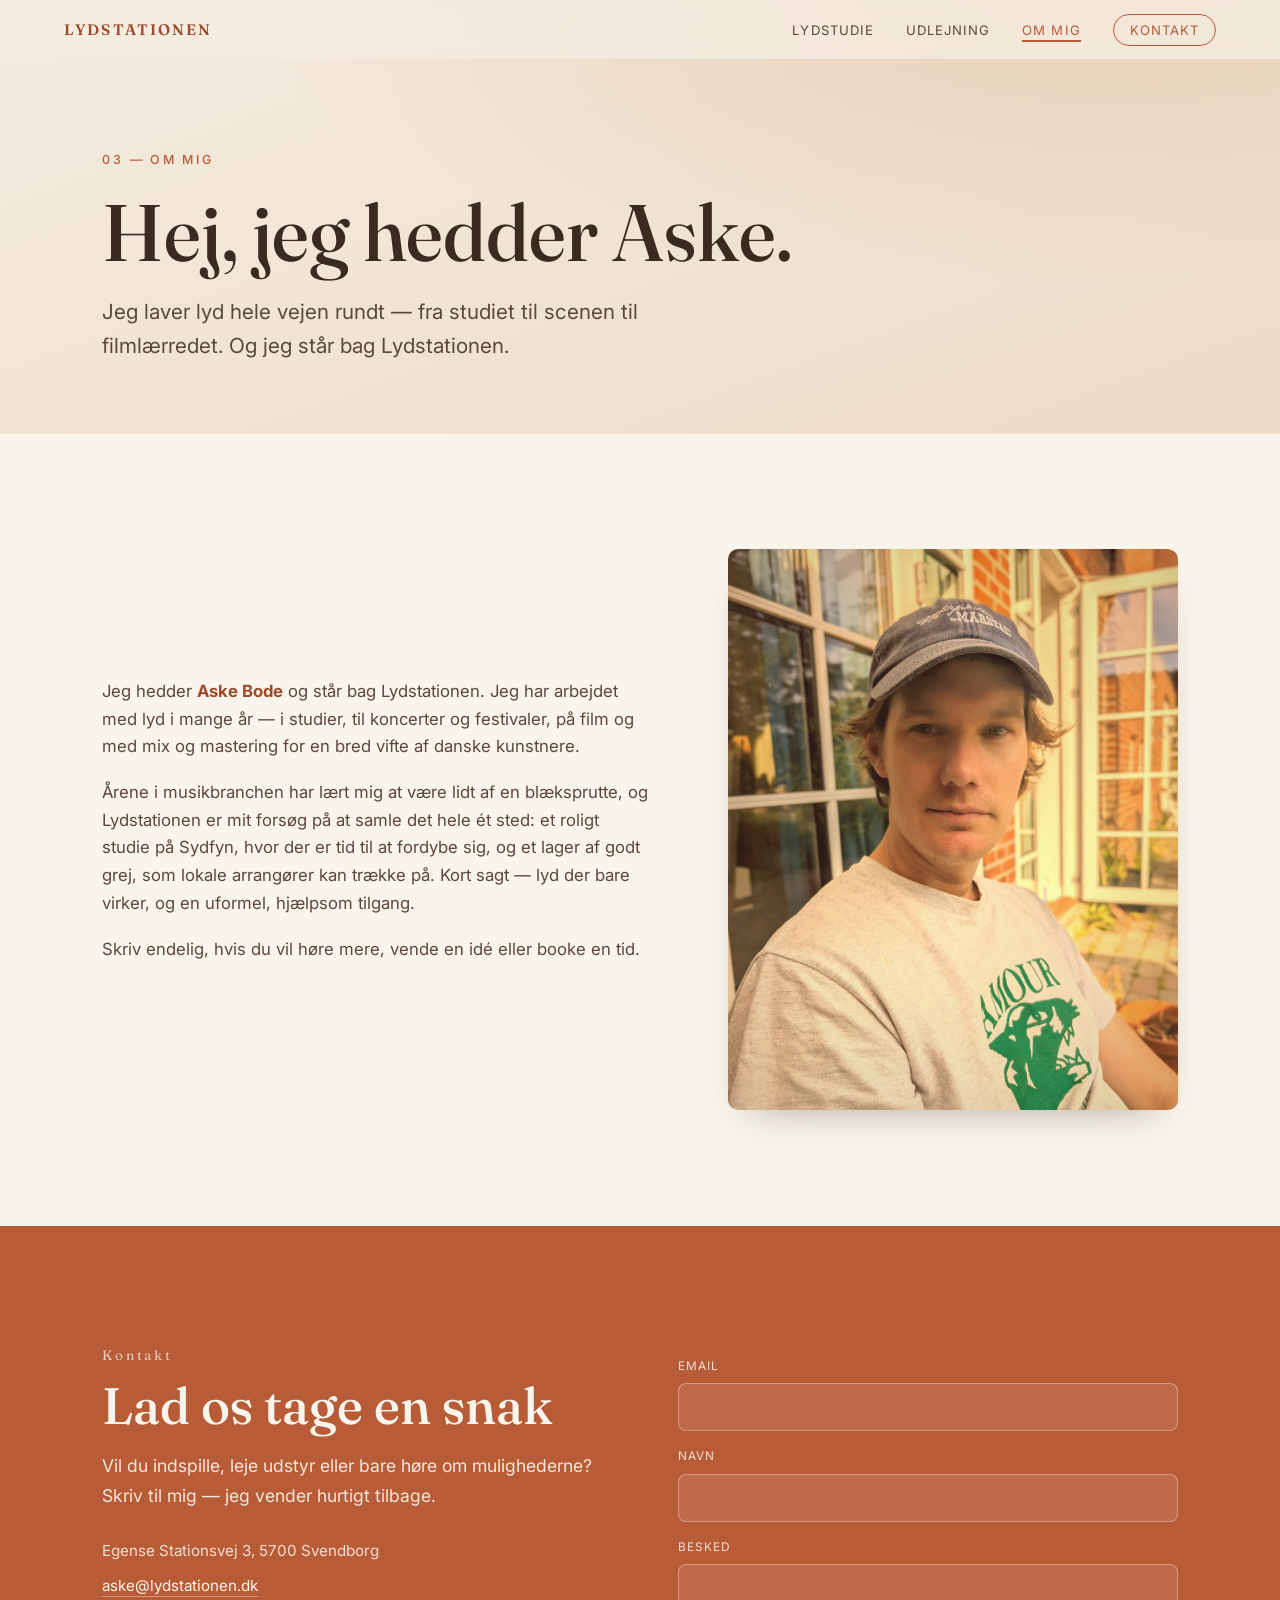
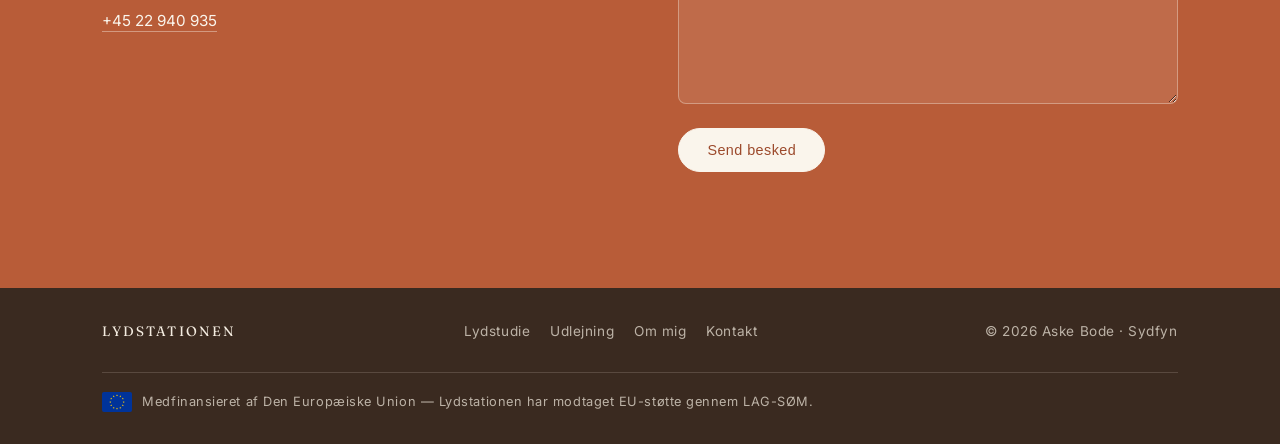
==== om.html @ d4b03194 "Om mig: brug portræt af Aske og fjern ubrugte pic3/pic4" ====
<!DOCTYPE html>
<html lang="da">

<head>
    <meta charset="UTF-8">
    <title>Om mig — Lydstationen</title>
    <meta name="viewport" content="width=device-width, initial-scale=1">
    <meta name="description"
        content="Om Aske Bode, manden bag Lydstationen — lydtekniker, mixer og mastering-ører på Sydfyn.">
    <link rel="preconnect" href="https://fonts.googleapis.com">
    <link rel="preconnect" href="https://fonts.gstatic.com" crossorigin>
    <link
        href="https://fonts.googleapis.com/css2?family=Fraunces:ital,opsz,wght@0,9..144,400;0,9..144,500;0,9..144,600;1,9..144,400&family=Inter:wght@300;400;500;600&display=swap"
        rel="stylesheet">
    <link rel="stylesheet" type="text/css" href="style.css">
    <link rel="icon" href="favicon.svg" type="image/svg+xml">
    <link rel="canonical" href="https://lydstationen.dk/om.html">
    <meta property="og:type" content="website">
    <meta property="og:site_name" content="Lydstationen">
    <meta property="og:locale" content="da_DK">
    <meta property="og:title" content="Om mig — Lydstationen">
    <meta property="og:description"
        content="Aske Bode står bag Lydstationen — lyd hele vejen rundt, fra studiet til scenen til filmlærredet, på Sydfyn.">
    <meta property="og:url" content="https://lydstationen.dk/om.html">
    <meta property="og:image" content="https://lydstationen.dk/images/og-image.jpg">
    <meta property="og:image:width" content="1200">
    <meta property="og:image:height" content="630">
    <meta name="twitter:card" content="summary_large_image">
    <meta name="twitter:title" content="Om mig — Lydstationen">
    <meta name="twitter:description"
        content="Aske Bode står bag Lydstationen — lyd fra studie til scene til film, på Sydfyn.">
    <meta name="twitter:image" content="https://lydstationen.dk/images/og-image.jpg">
    <script type="application/ld+json">
    {
      "@context": "https://schema.org",
      "@type": "LocalBusiness",
      "@id": "https://lydstationen.dk/#business",
      "name": "Lydstationen",
      "description": "Lydstudie og udlejning af lydudstyr på Sydfyn ved Svendborg. Indspilning, mix og mastering — samt udlejning af PA-anlæg, mikrofoner og mixere.",
      "url": "https://lydstationen.dk",
      "email": "aske@lydstationen.dk",
      "telephone": "+4522940935",
      "founder": { "@type": "Person", "name": "Aske Bode" },
      "address": {
        "@type": "PostalAddress",
        "streetAddress": "Egense Stationsvej 3",
        "postalCode": "5700",
        "addressLocality": "Svendborg",
        "addressCountry": "DK"
      },
      "areaServed": ["Svendborg", "Sydfyn", "Fyn"],
      "image": "https://lydstationen.dk/images/og-image.jpg"
    }
    </script>
    <script src="analytics.js"></script>
</head>

<body>
    <nav id="nav">
        <a href="index.html" class="brand">LYDSTATIONEN</a>
        <button class="nav-toggle" id="navToggle" aria-label="Menu" aria-expanded="false">
            <span></span><span></span><span></span>
        </button>
        <ul id="navMenu">
            <li><a href="studie.html">Lydstudie</a></li>
            <li><a href="udlejning.html">Udlejning</a></li>
            <li><a href="om.html" class="active">Om mig</a></li>
            <li><a href="#kontakt" class="nav-cta">Kontakt</a></li>
        </ul>
    </nav>

    <header class="page-hero">
        <div class="page-hero-inner">
            <p class="eyebrow">03 — Om mig</p>
            <h1>Hej, jeg hedder Aske.</h1>
            <p class="lead">Jeg laver lyd hele vejen rundt — fra studiet til scenen til filmlærredet. Og jeg står bag
                Lydstationen.</p>
        </div>
    </header>

    <section class="section section--paper">
        <div class="om-grid">
            <div class="om-text">
                <p>Jeg hedder <strong>Aske Bode</strong> og står bag Lydstationen. Jeg har arbejdet med lyd i mange år —
                    i studier, til koncerter og festivaler, på film og med mix og mastering for en bred vifte af danske
                    kunstnere.</p>
                <p>Årene i musikbranchen har lært mig at være lidt af en blæksprutte, og Lydstationen er mit forsøg på
                    at samle det hele ét sted: et roligt studie på Sydfyn, hvor der er tid til at fordybe sig, og et
                    lager af godt grej, som lokale arrangører kan trække på. Kort sagt — lyd der bare virker, og en
                    uformel, hjælpsom tilgang.</p>
                <p>Skriv endelig, hvis du vil høre mere, vende en idé eller booke en tid.</p>
            </div>
            <div class="om-media om-media--portrait">
                <img src="images/aske.webp" alt="Aske Bode, manden bag Lydstationen" loading="lazy">
            </div>
        </div>
    </section>

    <!-- ===================== KONTAKT ===================== -->
    <section id="kontakt" class="section section--kontakt">
        <div class="kontakt-grid">
            <div class="kontakt-intro">
                <span class="section-num">Kontakt</span>
                <h2>Lad os tage en snak</h2>
                <p>Vil du indspille, leje udstyr eller bare høre om mulighederne? Skriv til mig — jeg vender hurtigt
                    tilbage.</p>
                <ul class="kontakt-details">
                    <li>Egense Stationsvej 3, 5700 Svendborg</li>
                    <li><a href="mailto:aske@lydstationen.dk">aske@lydstationen.dk</a></li>
                    <li><a href="tel:+4522940935">+45 22 940 935</a></li>
                </ul>
            </div>
            <form action="https://formspree.io/f/mbjewpjy" method="POST">
                <label for="email">Email</label>
                <input type="email" id="email" name="email" required>
                <label for="name">Navn</label>
                <input type="text" id="name" name="name" required>
                <label for="message">Besked</label>
                <textarea id="message" name="message" required></textarea>
                <button type="submit" class="btn">Send besked</button>
            </form>
        </div>
    </section>

    <footer class="footer">
        <span class="footer-brand">LYDSTATIONEN</span>
        <div class="footer-nav">
            <a href="studie.html">Lydstudie</a>
            <a href="udlejning.html">Udlejning</a>
            <a href="om.html">Om mig</a>
            <a href="#kontakt">Kontakt</a>
        </div>
        <span>© <span id="year"></span> Aske Bode · Sydfyn</span>
        <span class="footer-eu">
            <img src="images/eu-flag.svg" alt="EU-flag">
            Medfinansieret af Den Europæiske Union — Lydstationen har modtaget EU-støtte gennem LAG-SØM.
        </span>
    </footer>

    <script src="script.js"></script>
</body>

</html>
---- style.css ----
/* ============================================================
   Lydstationen — varm & analog (multi-page)
   ============================================================ */

:root {
    --cream: #f4ece0;
    --cream-2: #efe4d4;
    --paper: #faf5ec;
    --terracotta: #b85c38;
    --terracotta-dark: #9c4a2c;
    --clay: #c8674a;
    --mustard: #d99a4e;
    --brown: #3a2a20;
    --brown-soft: #5c473b;
    --ink: #2c1e16;
    --line: rgba(58, 42, 32, 0.14);
    --shadow: 0 18px 40px -24px rgba(44, 30, 22, 0.45);
}

* {
    box-sizing: border-box;
}

html {
    scroll-behavior: smooth;
    scroll-padding-top: 80px;
}

body {
    margin: 0;
    font-family: 'Inter', system-ui, sans-serif;
    color: var(--ink);
    background-color: var(--cream);
    line-height: 1.65;
    -webkit-font-smoothing: antialiased;
}

h1,
h2,
h3 {
    font-family: 'Fraunces', Georgia, serif;
    font-weight: 500;
    line-height: 1.08;
    margin: 0;
}

a {
    color: inherit;
    text-decoration: none;
}

img {
    display: block;
    max-width: 100%;
}

/* ---------------- Navigation ---------------- */
nav {
    position: fixed;
    top: 0;
    left: 0;
    width: 100%;
    display: flex;
    justify-content: space-between;
    align-items: center;
    padding: 16px clamp(20px, 5vw, 64px);
    background: rgba(244, 236, 224, 0.82);
    backdrop-filter: blur(10px);
    border-bottom: 1px solid transparent;
    z-index: 999;
    transition: border-color .3s ease, background .3s ease;
}

nav.scrolled {
    border-bottom-color: var(--line);
    background: rgba(250, 245, 236, 0.92);
}

.brand {
    font-family: 'Fraunces', serif;
    font-weight: 600;
    letter-spacing: 0.14em;
    font-size: 0.95rem;
    color: var(--terracotta-dark);
}

nav ul {
    display: flex;
    align-items: center;
    gap: clamp(14px, 2.5vw, 34px);
    list-style: none;
    margin: 0;
    padding: 0;
}

nav ul a {
    font-size: 0.82rem;
    letter-spacing: 0.08em;
    text-transform: uppercase;
    color: var(--brown-soft);
    transition: color .25s ease;
}

nav ul a:hover,
nav ul a.active {
    color: var(--terracotta);
}

nav ul a.active {
    border-bottom: 2px solid var(--terracotta);
    padding-bottom: 2px;
}

.nav-cta {
    border: 1px solid var(--terracotta);
    border-radius: 999px;
    padding: 7px 16px;
    color: var(--terracotta) !important;
}

.nav-cta:hover {
    background: var(--terracotta);
    color: var(--paper) !important;
}

.nav-cta.active {
    border-bottom: 1px solid var(--terracotta);
    padding-bottom: 7px;
}

.nav-toggle {
    display: none;
    flex-direction: column;
    gap: 5px;
    background: none;
    border: 0;
    cursor: pointer;
    padding: 6px;
}

.nav-toggle span {
    width: 26px;
    height: 2px;
    background: var(--brown);
    transition: .3s;
}

/* ---------------- Buttons ---------------- */
.btn {
    display: inline-block;
    padding: 13px 28px;
    border-radius: 999px;
    font-size: 0.9rem;
    font-weight: 500;
    letter-spacing: 0.03em;
    cursor: pointer;
    transition: transform .2s ease, background .25s ease, color .25s ease;
}

.btn:hover {
    transform: translateY(-2px);
}

.btn-solid {
    background: var(--terracotta);
    color: var(--paper);
    border: 1px solid var(--terracotta);
}

.btn-solid:hover {
    background: var(--terracotta-dark);
}

.btn-ghost {
    background: transparent;
    color: var(--brown);
    border: 1px solid var(--brown-soft);
}

.btn-ghost:hover {
    background: var(--brown);
    color: var(--paper);
    border-color: var(--brown);
}

.eyebrow {
    text-transform: uppercase;
    letter-spacing: 0.22em;
    font-size: 0.78rem;
    font-weight: 500;
    color: var(--terracotta);
    margin: 0 0 18px;
}

/* ============================================================
   FORSIDE — portal
   ============================================================ */
.portal {
    min-height: 100vh;
    display: flex;
    flex-direction: column;
    justify-content: center;
    padding: 130px clamp(24px, 7vw, 110px) 60px;
    position: relative;
    background:
        radial-gradient(120% 90% at 80% 0%, #e8d2bb 0%, transparent 55%),
        linear-gradient(160deg, var(--cream) 0%, #ecdcc8 100%);
    overflow: hidden;
}

.portal::after {
    content: "";
    position: absolute;
    inset: 0;
    background-image: radial-gradient(rgba(184, 92, 56, 0.06) 1px, transparent 1px);
    background-size: 4px 4px;
    pointer-events: none;
}

.portal-head {
    max-width: 720px;
    position: relative;
    z-index: 1;
    margin-bottom: 48px;
}

.portal-head h1 {
    font-size: clamp(3.2rem, 11vw, 7.5rem);
    letter-spacing: -0.01em;
    color: var(--brown);
    margin-bottom: 20px;
}

.portal-head .lead {
    font-size: clamp(1.05rem, 2.3vw, 1.35rem);
    max-width: 580px;
    color: var(--brown-soft);
    margin: 0;
}

.portal-doors {
    display: grid;
    grid-template-columns: 1fr 1fr;
    gap: 22px;
    position: relative;
    z-index: 1;
}

.door {
    position: relative;
    min-height: 320px;
    border-radius: 14px;
    overflow: hidden;
    display: flex;
    align-items: flex-end;
    padding: 34px;
    color: var(--paper);
    box-shadow: var(--shadow);
    isolation: isolate;
}

.door img {
    position: absolute;
    inset: 0;
    width: 100%;
    height: 100%;
    object-fit: cover;
    z-index: -2;
    transition: transform .6s ease;
}

.door::before {
    content: "";
    position: absolute;
    inset: 0;
    z-index: -1;
    background: linear-gradient(180deg, rgba(44, 30, 22, 0.1) 0%, rgba(44, 30, 22, 0.78) 100%);
}

.door:hover img {
    transform: scale(1.05);
}

.door-label {
    position: relative;
}

.door-label span {
    text-transform: uppercase;
    letter-spacing: 0.18em;
    font-size: 0.72rem;
    opacity: 0.85;
}

.door-label h2 {
    font-size: clamp(1.8rem, 4vw, 2.6rem);
    margin: 6px 0 4px;
}

.door-label p {
    margin: 0;
    font-size: 0.95rem;
    opacity: 0.9;
}

.door-arrow {
    position: absolute;
    top: 28px;
    right: 30px;
    font-size: 1.4rem;
    transition: transform .3s ease;
}

.door:hover .door-arrow {
    transform: translate(4px, -4px);
}

.portal-extra {
    position: relative;
    z-index: 1;
    margin-top: 28px;
    font-size: 0.95rem;
    color: var(--brown-soft);
}

.portal-extra a {
    color: var(--terracotta-dark);
    border-bottom: 1px solid var(--terracotta);
    padding-bottom: 1px;
}

/* ============================================================
   INDERSIDER — page hero
   ============================================================ */
.page-hero {
    padding: 150px clamp(24px, 8vw, 120px) 70px;
    background:
        radial-gradient(120% 120% at 85% 0%, #e8d2bb 0%, transparent 55%),
        linear-gradient(160deg, var(--cream) 0%, #ecdcc8 100%);
}

.page-hero-inner {
    max-width: 740px;
}

.page-hero h1 {
    font-size: clamp(2.6rem, 8vw, 5rem);
    color: var(--brown);
    margin-bottom: 20px;
}

.page-hero .lead {
    font-size: clamp(1.05rem, 2.2vw, 1.3rem);
    color: var(--brown-soft);
    margin: 0;
    max-width: 620px;
}

/* page-hero knapper */
.page-hero .hero-actions {
    display: flex;
    flex-wrap: wrap;
    gap: 14px;
    margin-top: 30px;
}

/* ============================================================
   Sektioner (generisk)
   ============================================================ */
.section {
    padding: clamp(56px, 9vw, 120px) clamp(24px, 8vw, 120px);
}

.section--paper {
    background: var(--paper);
}

.section--cream {
    background: var(--cream);
}

.section-head {
    max-width: 760px;
    margin-bottom: 48px;
}

.section-num {
    display: inline-block;
    font-family: 'Fraunces', serif;
    font-size: 0.85rem;
    letter-spacing: 0.2em;
    color: var(--terracotta);
    margin-bottom: 12px;
}

.section h2 {
    font-size: clamp(2rem, 5vw, 3.2rem);
    color: var(--brown);
    margin-bottom: 18px;
}

.section-intro {
    font-size: clamp(1rem, 2vw, 1.2rem);
    color: var(--brown-soft);
    max-width: 640px;
}

/* ---------------- Media rows ---------------- */
.media-row {
    display: grid;
    grid-template-columns: 1fr 1fr;
    gap: 18px;
    margin-bottom: 56px;
}

.media-row img {
    width: 100%;
    height: 100%;
    aspect-ratio: 4 / 3;
    object-fit: cover;
    border-radius: 8px;
    box-shadow: var(--shadow);
}

.media-single {
    margin-top: 18px;
    margin-bottom: 28px;
}

.media-single img {
    width: 100%;
    aspect-ratio: 16 / 7;
    object-fit: cover;
    border-radius: 8px;
    box-shadow: var(--shadow);
}

/* ---------------- Kort ---------------- */
.cards {
    display: grid;
    grid-template-columns: repeat(auto-fit, minmax(240px, 1fr));
    gap: 22px;
}

.card {
    background: var(--paper);
    border: 1px solid var(--line);
    border-radius: 10px;
    padding: 30px 28px;
    transition: transform .25s ease, box-shadow .25s ease;
}

.card:hover {
    transform: translateY(-4px);
    box-shadow: var(--shadow);
}

.card h3 {
    font-size: 1.5rem;
    color: var(--terracotta);
    margin-bottom: 12px;
}

.card p {
    margin: 0;
    color: var(--brown-soft);
}

/* ---------------- Gear blokke ---------------- */
.gear-title {
    font-size: 1.8rem;
    color: var(--brown);
    margin-bottom: 26px;
}

.gear-grid {
    column-width: 220px;
    column-gap: 32px;
}

.gear-col {
    break-inside: avoid;
    display: inline-block;
    width: 100%;
    margin-bottom: 32px;
}

.gear-col h4 {
    font-family: 'Inter', sans-serif;
    text-transform: uppercase;
    letter-spacing: 0.1em;
    font-size: 0.78rem;
    color: var(--terracotta);
    margin: 0 0 12px;
}

.gear-col ul {
    list-style: none;
    margin: 0;
    padding: 0;
}

.gear-col li {
    padding: 8px 0;
    border-bottom: 1px solid var(--line);
    color: var(--brown-soft);
}

/* ---------------- Kundeliste ---------------- */
.clients-help {
    font-size: 0.9rem;
    color: var(--brown-soft);
    margin: 0 0 14px;
}

.filters {
    display: flex;
    flex-wrap: wrap;
    gap: 10px;
    margin-bottom: 26px;
}

input[type="checkbox"] {
    display: none;
}

.filters label {
    cursor: pointer;
    padding: 7px 16px;
    border: 1px solid var(--line);
    border-radius: 999px;
    font-size: 0.78rem;
    letter-spacing: 0.06em;
    text-transform: uppercase;
    color: var(--brown-soft);
    transition: .2s;
    user-select: none;
}

input[type="checkbox"]:checked+label {
    background: var(--terracotta);
    border-color: var(--terracotta);
    color: var(--paper);
}

#client-list {
    list-style: none;
    margin: 0;
    padding: 0;
    display: flex;
    flex-wrap: wrap;
    gap: 8px;
}

#client-list li {
    font-size: 0.82rem;
    font-weight: 500;
    letter-spacing: 0.04em;
    padding: 7px 14px;
    border-radius: 6px;
    background: var(--cream-2);
    color: var(--brown);
    border: 1px solid var(--line);
}

/* ---------------- Kalender ---------------- */
#calendar {
    width: 100%;
    max-width: 820px;
    background: var(--paper);
    border-radius: 10px;
    padding: 20px;
    border: 1px solid var(--line);
}

:root {
    --fc-border-color: var(--line);
    --fc-daygrid-event-dot-width: 6px;
    --fc-today-bg-color: #f0e0cd;
}

.fc .fc-button-primary {
    background-color: var(--terracotta);
    border-color: var(--terracotta);
    text-transform: capitalize;
}

.fc .fc-button-primary:hover,
.fc .fc-button-primary:disabled {
    background-color: var(--terracotta-dark);
    border-color: var(--terracotta-dark);
}

.fc-toolbar-title {
    color: var(--brown);
    font-family: 'Fraunces', serif;
}

/* ---------------- Udlejning ---------------- */
.rental-grid {
    display: grid;
    grid-template-columns: repeat(auto-fit, minmax(250px, 1fr));
    gap: 22px;
}

.rental-card {
    background: var(--paper);
    border: 1px solid var(--line);
    border-radius: 12px;
    padding: 34px 30px;
    transition: transform .25s ease, box-shadow .25s ease;
}

.rental-card:hover {
    transform: translateY(-4px);
    box-shadow: var(--shadow);
}

.rental-icon {
    font-size: 2rem;
    display: block;
    margin-bottom: 16px;
}

.rental-card h3 {
    font-size: 1.6rem;
    color: var(--terracotta);
    margin-bottom: 18px;
}

.rental-card ul {
    list-style: none;
    margin: 0;
    padding: 0;
}

.rental-card li {
    padding: 9px 0;
    border-bottom: 1px solid var(--line);
    color: var(--brown-soft);
}

.rental-card li:last-child {
    border-bottom: none;
}

.rental-cta {
    margin-top: 48px;
    text-align: center;
}

.rental-cta p {
    font-size: 1.15rem;
    color: var(--brown-soft);
    margin-bottom: 22px;
}

/* ---------------- Om mig ---------------- */
.om-grid {
    display: grid;
    grid-template-columns: 1.1fr 0.9fr;
    gap: clamp(32px, 6vw, 80px);
    align-items: center;
}

.om-text p {
    color: var(--brown-soft);
    font-size: 1.05rem;
    margin: 0 0 18px;
}

.om-text strong {
    color: var(--terracotta-dark);
}

.om-media {
    display: grid;
    gap: 16px;
}

.om-media img {
    width: 100%;
    aspect-ratio: 5 / 4;
    object-fit: cover;
    border-radius: 10px;
    box-shadow: var(--shadow);
}

.om-media--portrait img {
    aspect-ratio: 4 / 5;
    object-position: center top;
}

/* ============================================================
   KONTAKT (delt på alle sider)
   ============================================================ */
.section--kontakt {
    background: var(--terracotta);
    color: var(--paper);
}

.section--kontakt .section-num {
    color: rgba(250, 245, 236, 0.7);
}

.kontakt-grid {
    display: grid;
    grid-template-columns: 1fr 1fr;
    gap: clamp(36px, 6vw, 80px);
    align-items: start;
}

.section--kontakt h2 {
    color: var(--paper);
}

.kontakt-intro p {
    color: rgba(250, 245, 236, 0.9);
    font-size: 1.1rem;
}

.kontakt-meta {
    margin-top: 26px;
    font-size: 0.9rem !important;
    letter-spacing: 0.05em;
    color: rgba(250, 245, 236, 0.7) !important;
}

.section--kontakt form {
    display: flex;
    flex-direction: column;
}

.section--kontakt label {
    text-transform: uppercase;
    letter-spacing: 0.08em;
    font-size: 0.74rem;
    margin: 16px 0 7px;
    color: rgba(250, 245, 236, 0.85);
}

.section--kontakt input,
.section--kontakt textarea {
    background: rgba(250, 245, 236, 0.1);
    border: 1px solid rgba(250, 245, 236, 0.35);
    border-radius: 8px;
    padding: 13px 14px;
    color: var(--paper);
    font-family: inherit;
    font-size: 1rem;
}

.section--kontakt input:focus,
.section--kontakt textarea:focus {
    outline: none;
    border-color: var(--paper);
    background: rgba(250, 245, 236, 0.16);
}

.section--kontakt textarea {
    min-height: 140px;
    resize: vertical;
}

.section--kontakt button {
    margin-top: 24px;
    align-self: flex-start;
    background: var(--paper);
    color: var(--terracotta-dark);
    border: 1px solid var(--paper);
}

.section--kontakt button:hover {
    background: transparent;
    color: var(--paper);
}

/* ---------------- Footer ---------------- */
.footer {
    background: var(--brown);
    color: rgba(244, 236, 224, 0.7);
    display: flex;
    flex-wrap: wrap;
    gap: 12px;
    justify-content: space-between;
    align-items: center;
    padding: 32px clamp(24px, 8vw, 120px);
    font-size: 0.85rem;
    letter-spacing: 0.04em;
}

.footer-nav {
    display: flex;
    gap: 20px;
    flex-wrap: wrap;
}

.footer-nav a:hover {
    color: var(--cream);
}

.footer-brand {
    font-family: 'Fraunces', serif;
    letter-spacing: 0.16em;
    color: var(--cream);
}

/* ---------------- Udlejning note ---------------- */
.udlejning-note {
    margin-top: 48px;
    padding-top: 32px;
    border-top: 1px solid var(--line);
    color: var(--brown-soft);
    font-size: 0.95rem;
}

/* ---------------- Steps (udlejning) ---------------- */
.steps {
    display: grid;
    grid-template-columns: repeat(auto-fit, minmax(200px, 1fr));
    gap: 24px;
    margin-bottom: 28px;
}

.step {
    display: flex;
    gap: 16px;
    align-items: flex-start;
}

.step-num {
    font-family: 'Fraunces', serif;
    font-size: 2rem;
    color: var(--terracotta);
    line-height: 1;
    flex-shrink: 0;
}

.step p {
    margin: 6px 0 0;
    color: var(--brown-soft);
}

.steps-note {
    font-size: 0.88rem;
    color: var(--brown-soft);
    font-style: italic;
    margin: 0;
}

/* ---------------- Pakker (udlejning) ---------------- */
.pakker-grid {
    display: grid;
    grid-template-columns: repeat(auto-fit, minmax(280px, 1fr));
    gap: 22px;
    align-items: start;
}

.pakke-card {
    background: var(--paper);
    border: 1px solid var(--line);
    border-radius: 12px;
    overflow: hidden;
    display: flex;
    flex-direction: column;
    transition: transform .25s ease, box-shadow .25s ease;
}

.pakke-card:hover {
    transform: translateY(-4px);
    box-shadow: var(--shadow);
}

.pakke-card--featured {
    border-color: var(--terracotta);
    box-shadow: 0 0 0 2px var(--terracotta);
}

.pakke-head {
    background: var(--cream);
    padding: 28px 28px 22px;
    border-bottom: 1px solid var(--line);
}

.pakke-card--featured .pakke-head {
    background: var(--terracotta);
    color: var(--paper);
    border-bottom-color: transparent;
}

.pakke-label {
    text-transform: uppercase;
    letter-spacing: 0.12em;
    font-size: 0.74rem;
    color: var(--terracotta);
    display: block;
    margin-bottom: 8px;
}

.pakke-card--featured .pakke-label {
    color: rgba(250, 245, 236, 0.8);
}

.pakke-head h3 {
    font-size: 1.7rem;
    margin-bottom: 8px;
}

.pakke-desc {
    font-size: 0.95rem;
    color: var(--brown-soft);
    margin: 0 0 18px;
}

.pakke-card--featured .pakke-desc {
    color: rgba(250, 245, 236, 0.85);
}

.pakke-price {
    font-family: 'Fraunces', serif;
    font-size: 2.2rem;
    color: var(--terracotta-dark);
    line-height: 1.1;
}

.pakke-card--featured .pakke-price {
    color: var(--paper);
}

.pakke-price span {
    font-family: 'Inter', sans-serif;
    font-size: 0.82rem;
    font-weight: 400;
    color: var(--brown-soft);
    display: block;
}

.pakke-card--featured .pakke-price span {
    color: rgba(250, 245, 236, 0.8);
}

.pakke-body {
    padding: 22px 28px;
    flex: 1;
}

.pakke-body h4 {
    font-family: 'Inter', sans-serif;
    text-transform: uppercase;
    letter-spacing: 0.1em;
    font-size: 0.74rem;
    color: var(--terracotta);
    margin: 16px 0 10px;
}

.pakke-body h4:first-child {
    margin-top: 0;
}

.pakke-body ul {
    list-style: none;
    margin: 0 0 8px;
    padding: 0;
}

.pakke-body li {
    padding: 7px 0;
    border-bottom: 1px solid var(--line);
    color: var(--brown-soft);
    font-size: 0.9rem;
}

.pakke-body li:last-child {
    border-bottom: none;
}

.pakke-card .btn {
    margin: 0 28px 28px;
    text-align: center;
}

/* ---------------- Tilvalg (udlejning) ---------------- */
.tilvalg-grid {
    display: grid;
    grid-template-columns: 1fr 1fr;
    gap: clamp(32px, 6vw, 80px);
    align-items: start;
}

.tilvalg-list {
    list-style: none;
    margin: 0;
    padding: 0;
    margin-top: 8px;
}

.tilvalg-list li {
    padding: 14px 0;
    border-bottom: 1px solid var(--line);
    color: var(--brown-soft);
    display: flex;
    gap: 12px;
    align-items: baseline;
}

.tilvalg-list li::before {
    content: "—";
    color: var(--terracotta);
    flex-shrink: 0;
}

/* ---------------- Referencer (udlejning) ---------------- */
.refs-block {
    margin-top: 56px;
    padding-top: 40px;
    border-top: 1px solid var(--line);
}

.refs-list {
    list-style: none;
    margin: 0;
    padding: 0;
    display: flex;
    flex-wrap: wrap;
    gap: 10px;
    margin-top: 14px;
}

.refs-list li {
    font-size: 0.82rem;
    font-weight: 500;
    letter-spacing: 0.04em;
    padding: 7px 14px;
    border-radius: 6px;
    background: var(--cream-2);
    color: var(--brown);
    border: 1px solid var(--line);
}

/* ---------------- Kontakt-detaljer ---------------- */
.kontakt-details {
    list-style: none;
    margin: 28px 0 0;
    padding: 0;
    display: flex;
    flex-direction: column;
    gap: 10px;
}

.kontakt-details li {
    color: rgba(250, 245, 236, 0.85);
    font-size: 0.95rem;
}

.kontakt-details a {
    color: var(--paper);
    border-bottom: 1px solid rgba(250, 245, 236, 0.4);
    padding-bottom: 1px;
}

.kontakt-details a:hover {
    border-bottom-color: var(--paper);
}

/* ---------------- EU-note i footer ---------------- */
.footer-eu {
    width: 100%;
    display: flex;
    align-items: center;
    gap: 10px;
    margin-top: 18px;
    padding-top: 18px;
    border-top: 1px solid rgba(244, 236, 224, 0.16);
    color: rgba(244, 236, 224, 0.7);
    font-size: 0.8rem;
}

.footer-eu img {
    width: 30px;
    height: auto;
    border-radius: 2px;
    flex-shrink: 0;
}

/* ---------------- EU-støtte ---------------- */
.funding-inner {
    display: flex;
    align-items: center;
    gap: 28px;
    flex-wrap: wrap;
    max-width: 760px;
}

.funding-flag {
    width: 160px;
    height: auto;
    border-radius: 4px;
    box-shadow: var(--shadow);
    flex-shrink: 0;
}

.funding-statement {
    font-family: 'Fraunces', serif;
    font-size: 1.25rem;
    color: var(--brown);
    margin: 0 0 6px;
}

.funding-text p {
    color: var(--brown-soft);
    margin: 0;
}

/* ---------------- Responsive ---------------- */
@media (max-width: 760px) {
    .nav-toggle {
        display: flex;
    }

    nav ul {
        position: fixed;
        top: 0;
        right: 0;
        height: 100vh;
        width: min(74vw, 320px);
        flex-direction: column;
        justify-content: center;
        align-items: flex-start;
        gap: 26px;
        padding: 40px;
        background: var(--paper);
        box-shadow: -20px 0 50px -30px rgba(44, 30, 22, 0.6);
        transform: translateX(100%);
        transition: transform .35s ease;
        z-index: 1000;
    }

    nav ul.open {
        transform: translateX(0);
    }

    nav ul a {
        font-size: 1rem;
    }

    .nav-toggle.open span:nth-child(1) {
        transform: translateY(7px) rotate(45deg);
    }

    .nav-toggle.open span:nth-child(2) {
        opacity: 0;
    }

    .nav-toggle.open span:nth-child(3) {
        transform: translateY(-7px) rotate(-45deg);
    }

    .portal-doors,
    .media-row,
    .om-grid,
    .kontakt-grid,
    .tilvalg-grid {
        grid-template-columns: 1fr;
    }

    .om-media {
        order: -1;
    }
}
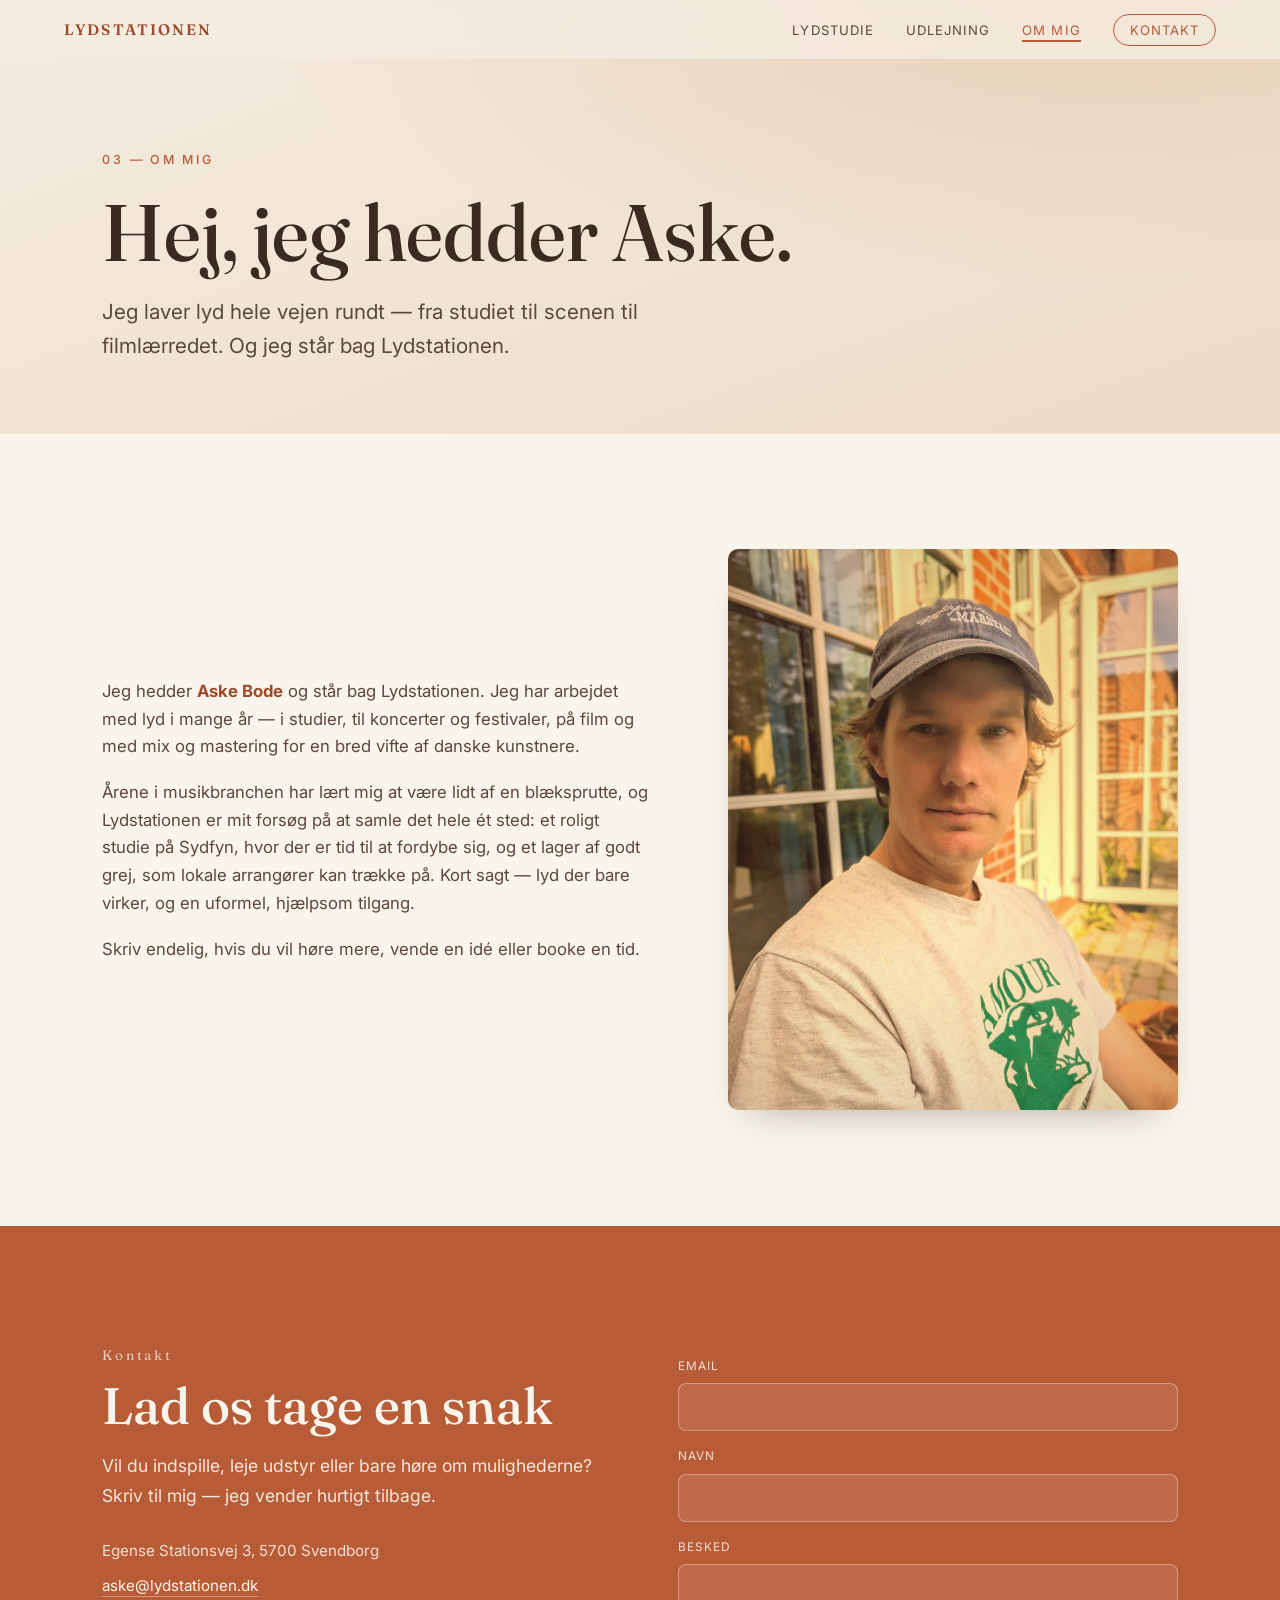
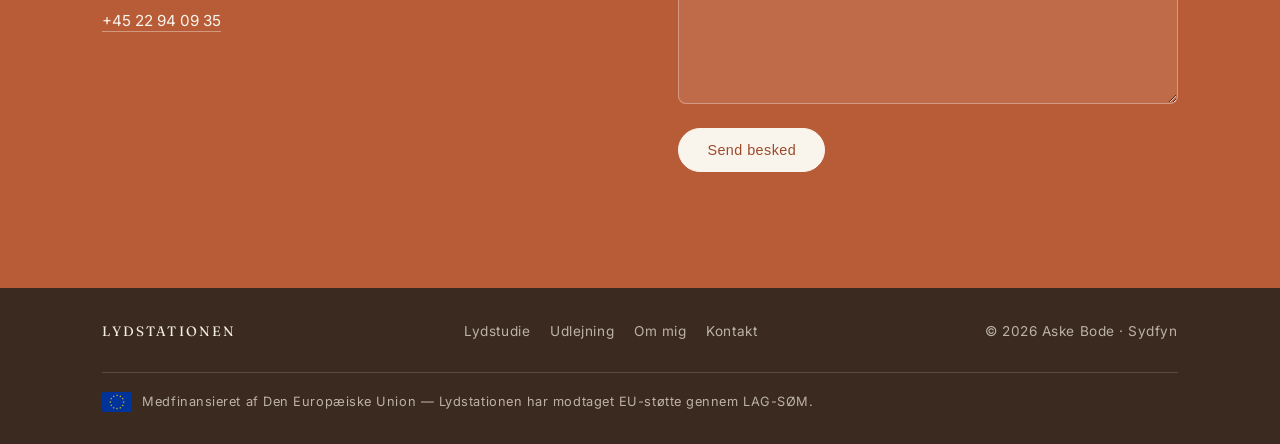
==== commit f6ed3073: "Konsistens: ensret telefonformat (+45 22 94 09 35) og fjern død CSS" ====
--- a/om.html
+++ b/om.html
@@ -107,7 +107,7 @@
                 <ul class="kontakt-details">
                     <li>Egense Stationsvej 3, 5700 Svendborg</li>
                     <li><a href="mailto:aske@lydstationen.dk">aske@lydstationen.dk</a></li>
-                    <li><a href="tel:+4522940935">+45 22 940 935</a></li>
+                    <li><a href="tel:+4522940935">+45 22 94 09 35</a></li>
                 </ul>
             </div>
             <form action="https://formspree.io/f/mbjewpjy" method="POST">
--- a/style.css
+++ b/style.css
@@ -717,13 +717,6 @@
 .kontakt-intro p {
     color: rgba(250, 245, 236, 0.9);
     font-size: 1.1rem;
-}
-
-.kontakt-meta {
-    margin-top: 26px;
-    font-size: 0.9rem !important;
-    letter-spacing: 0.05em;
-    color: rgba(250, 245, 236, 0.7) !important;
 }
 
 .section--kontakt form {
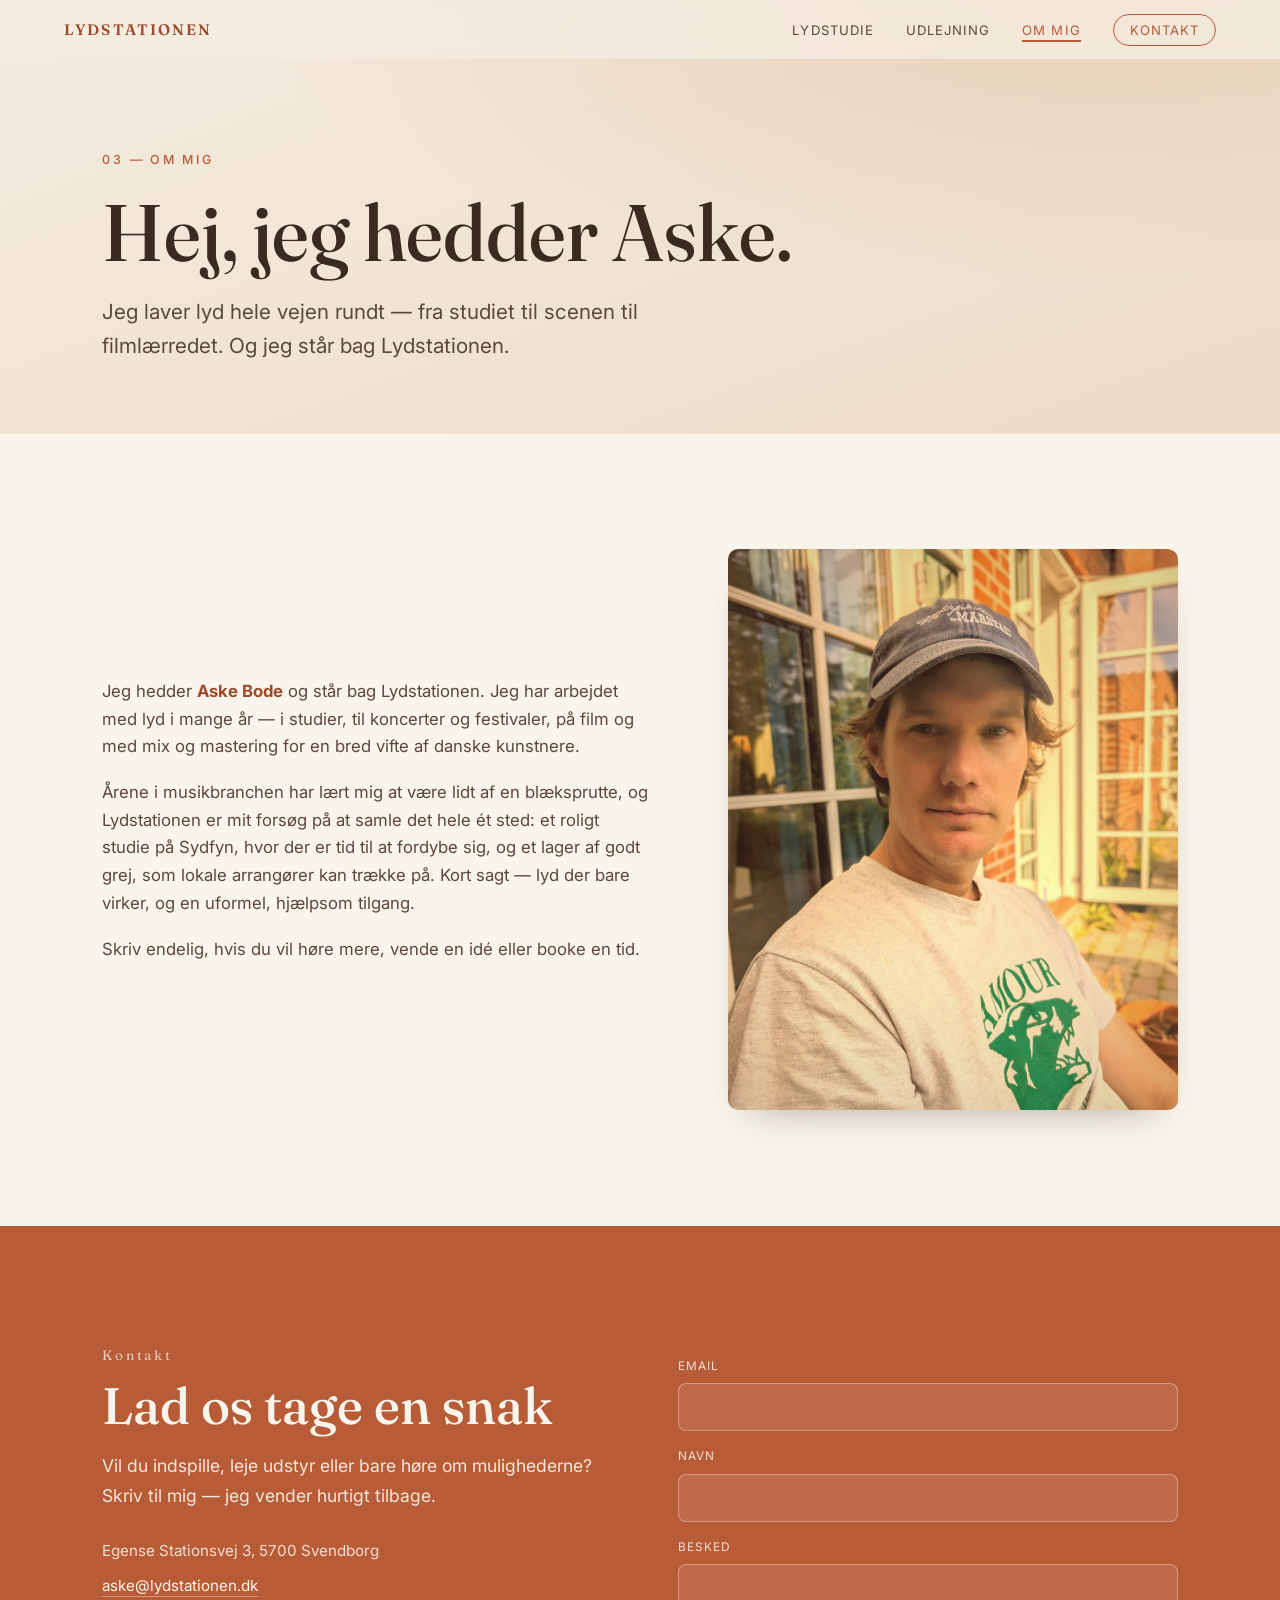
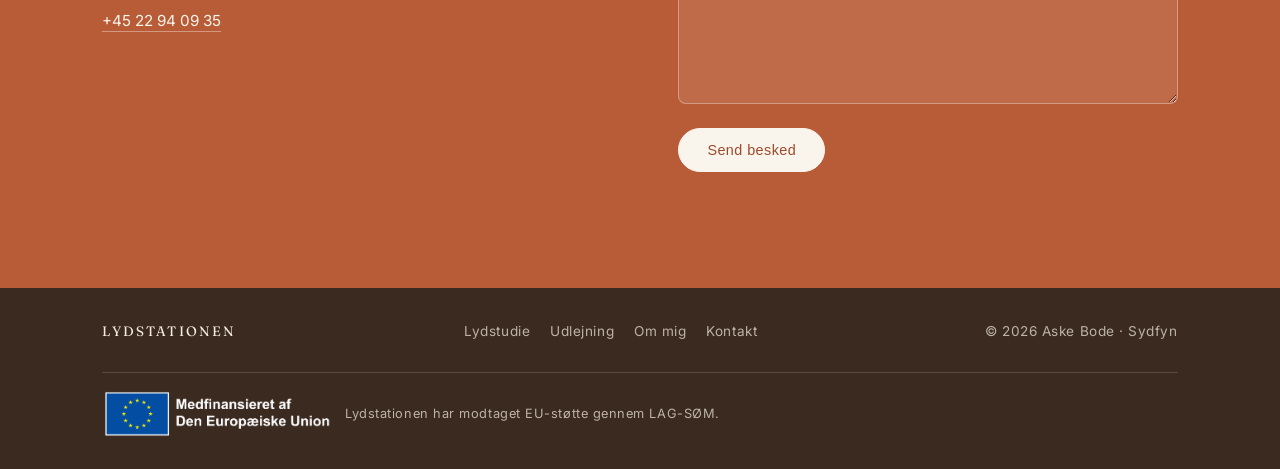
==== commit e3ae340b: "Footer: erstat EU-flag med officielt "Medfinansieret"-emblem Skifter det håndlavede eu-flag.svg i fo" ====
--- a/om.html
+++ b/om.html
@@ -132,8 +132,8 @@
         </div>
         <span>© <span id="year"></span> Aske Bode · Sydfyn</span>
         <span class="footer-eu">
-            <img src="images/eu-flag.svg" alt="EU-flag">
-            Medfinansieret af Den Europæiske Union — Lydstationen har modtaget EU-støtte gennem LAG-SØM.
+            <img src="images/medfinansiering.png" alt="Medfinansieret af Den Europæiske Union">
+            Lydstationen har modtaget EU-støtte gennem LAG-SØM.
         </span>
     </footer>
 
--- a/style.css
+++ b/style.css
@@ -768,6 +768,38 @@
     color: var(--paper);
 }
 
+.section--kontakt button:disabled {
+    opacity: 0.7;
+    cursor: default;
+}
+
+/* Formular-kvittering og -fejl */
+.form-success h3 {
+    font-size: 1.7rem;
+    color: var(--paper);
+    margin-bottom: 10px;
+}
+
+.form-success p {
+    color: rgba(250, 245, 236, 0.92);
+    margin: 0;
+}
+
+.form-success a {
+    color: var(--paper);
+    border-bottom: 1px solid rgba(250, 245, 236, 0.5);
+    padding-bottom: 1px;
+}
+
+.form-error {
+    margin: 14px 0 0;
+    padding: 11px 14px;
+    border-radius: 8px;
+    background: rgba(44, 30, 22, 0.22);
+    color: var(--paper);
+    font-size: 0.9rem;
+}
+
 /* ---------------- Footer ---------------- */
 .footer {
     background: var(--brown);
@@ -1060,7 +1092,8 @@
     width: 100%;
     display: flex;
     align-items: center;
-    gap: 10px;
+    flex-wrap: wrap;
+    gap: 10px 14px;
     margin-top: 18px;
     padding-top: 18px;
     border-top: 1px solid rgba(244, 236, 224, 0.16);
@@ -1069,9 +1102,8 @@
 }
 
 .footer-eu img {
-    width: 30px;
-    height: auto;
-    border-radius: 2px;
+    height: 46px;
+    width: auto;
     flex-shrink: 0;
 }
 
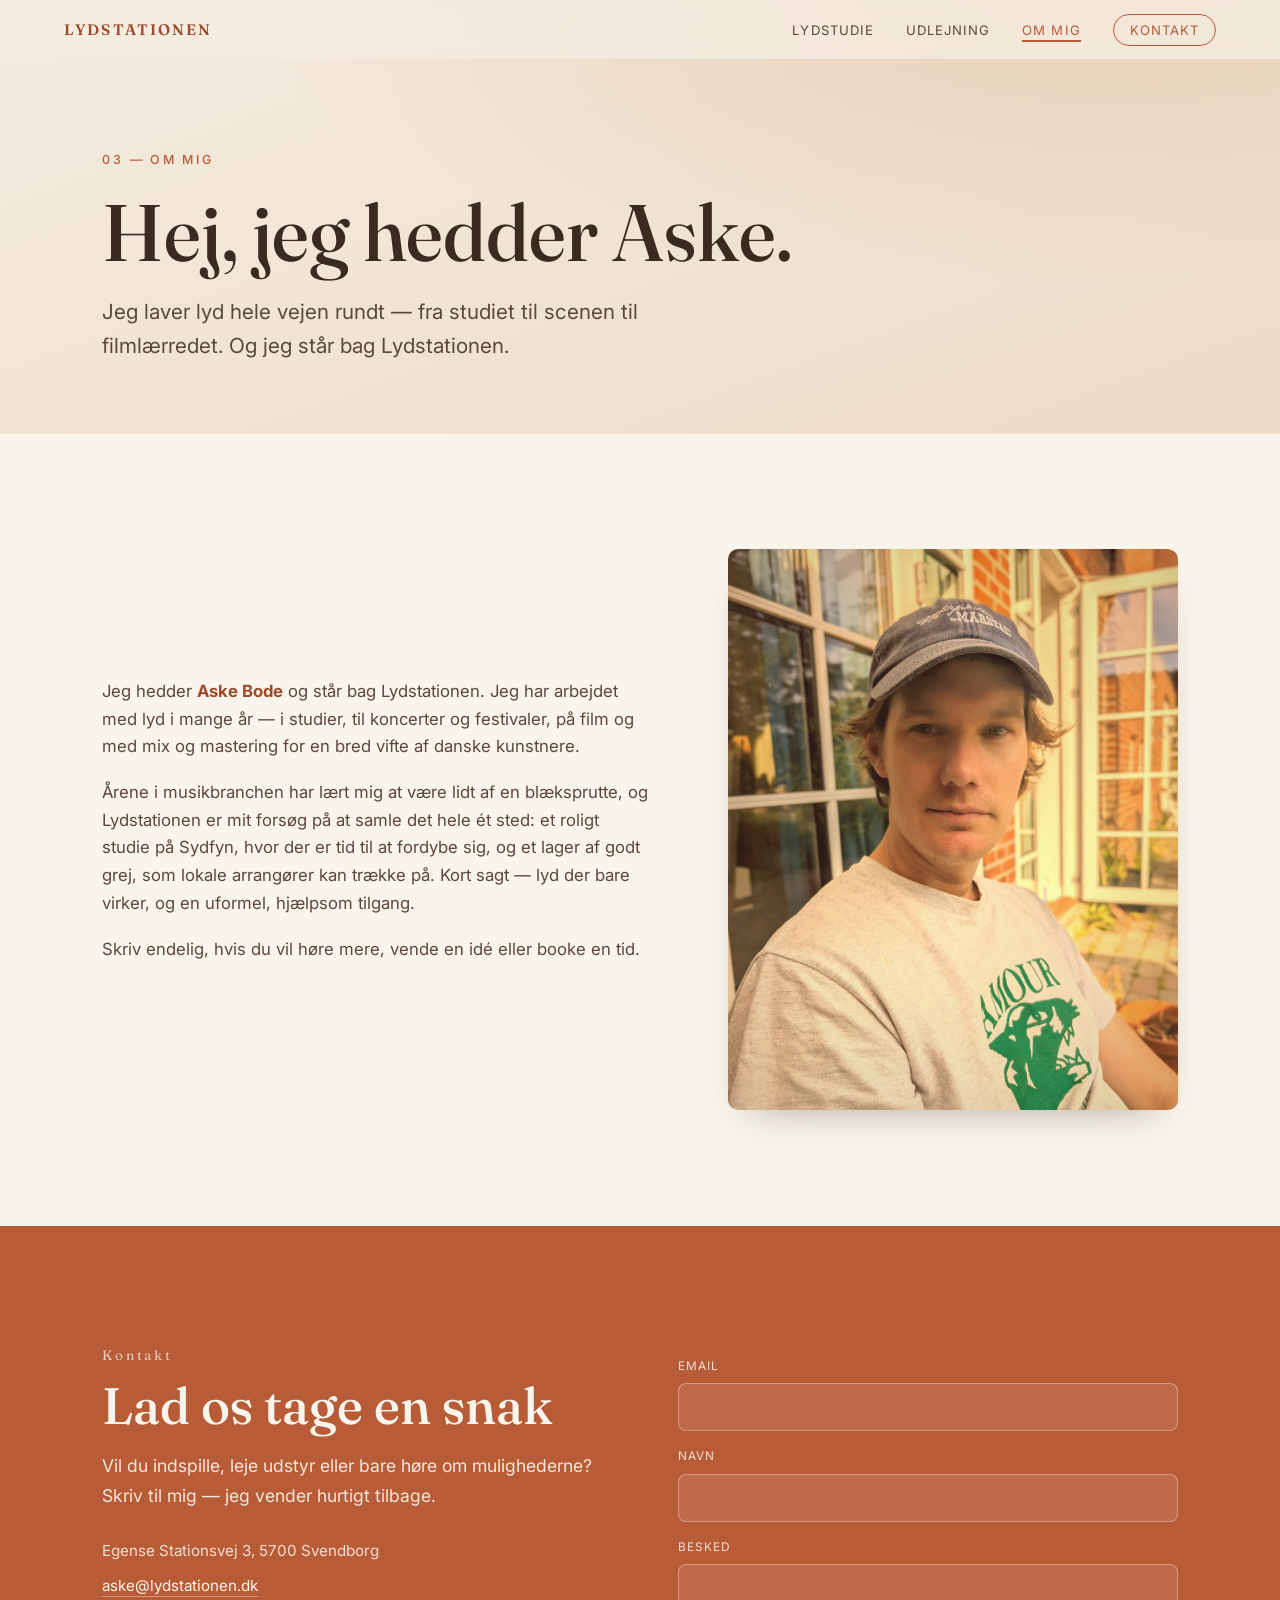
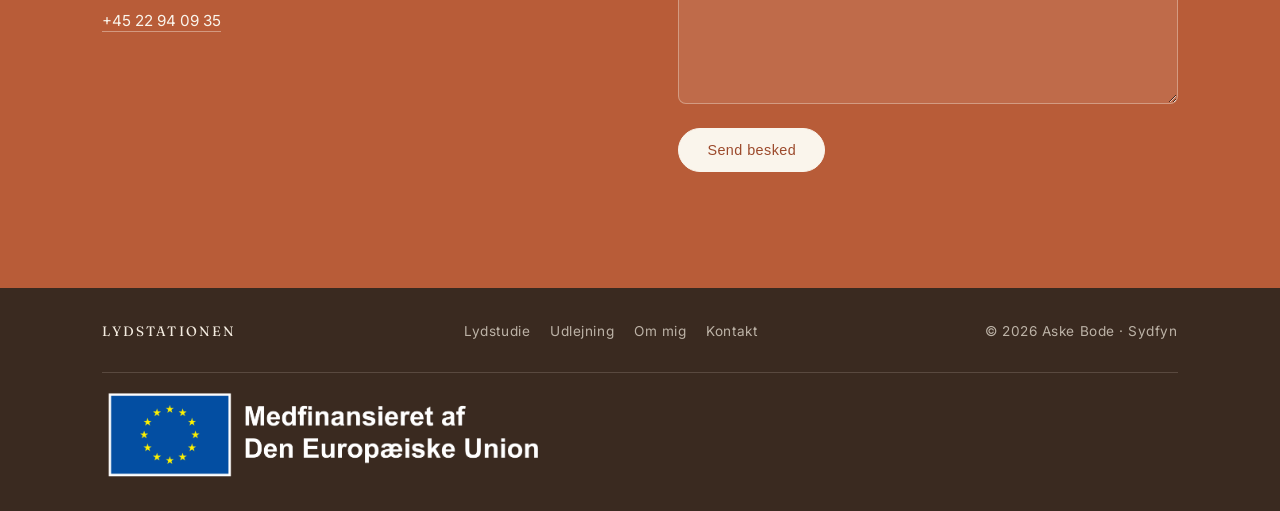
==== commit 003d8739: "Footer: gør EU-emblem større og fjern LAG-SØM-sætning Emblemet i footeren var for lille til at tekst" ====
--- a/om.html
+++ b/om.html
@@ -133,7 +133,6 @@
         <span>© <span id="year"></span> Aske Bode · Sydfyn</span>
         <span class="footer-eu">
             <img src="images/medfinansiering.png" alt="Medfinansieret af Den Europæiske Union">
-            Lydstationen har modtaget EU-støtte gennem LAG-SØM.
         </span>
     </footer>
 
--- a/style.css
+++ b/style.css
@@ -1102,8 +1102,9 @@
 }
 
 .footer-eu img {
-    height: 46px;
-    width: auto;
+    width: 440px;
+    max-width: 100%;
+    height: auto;
     flex-shrink: 0;
 }
 
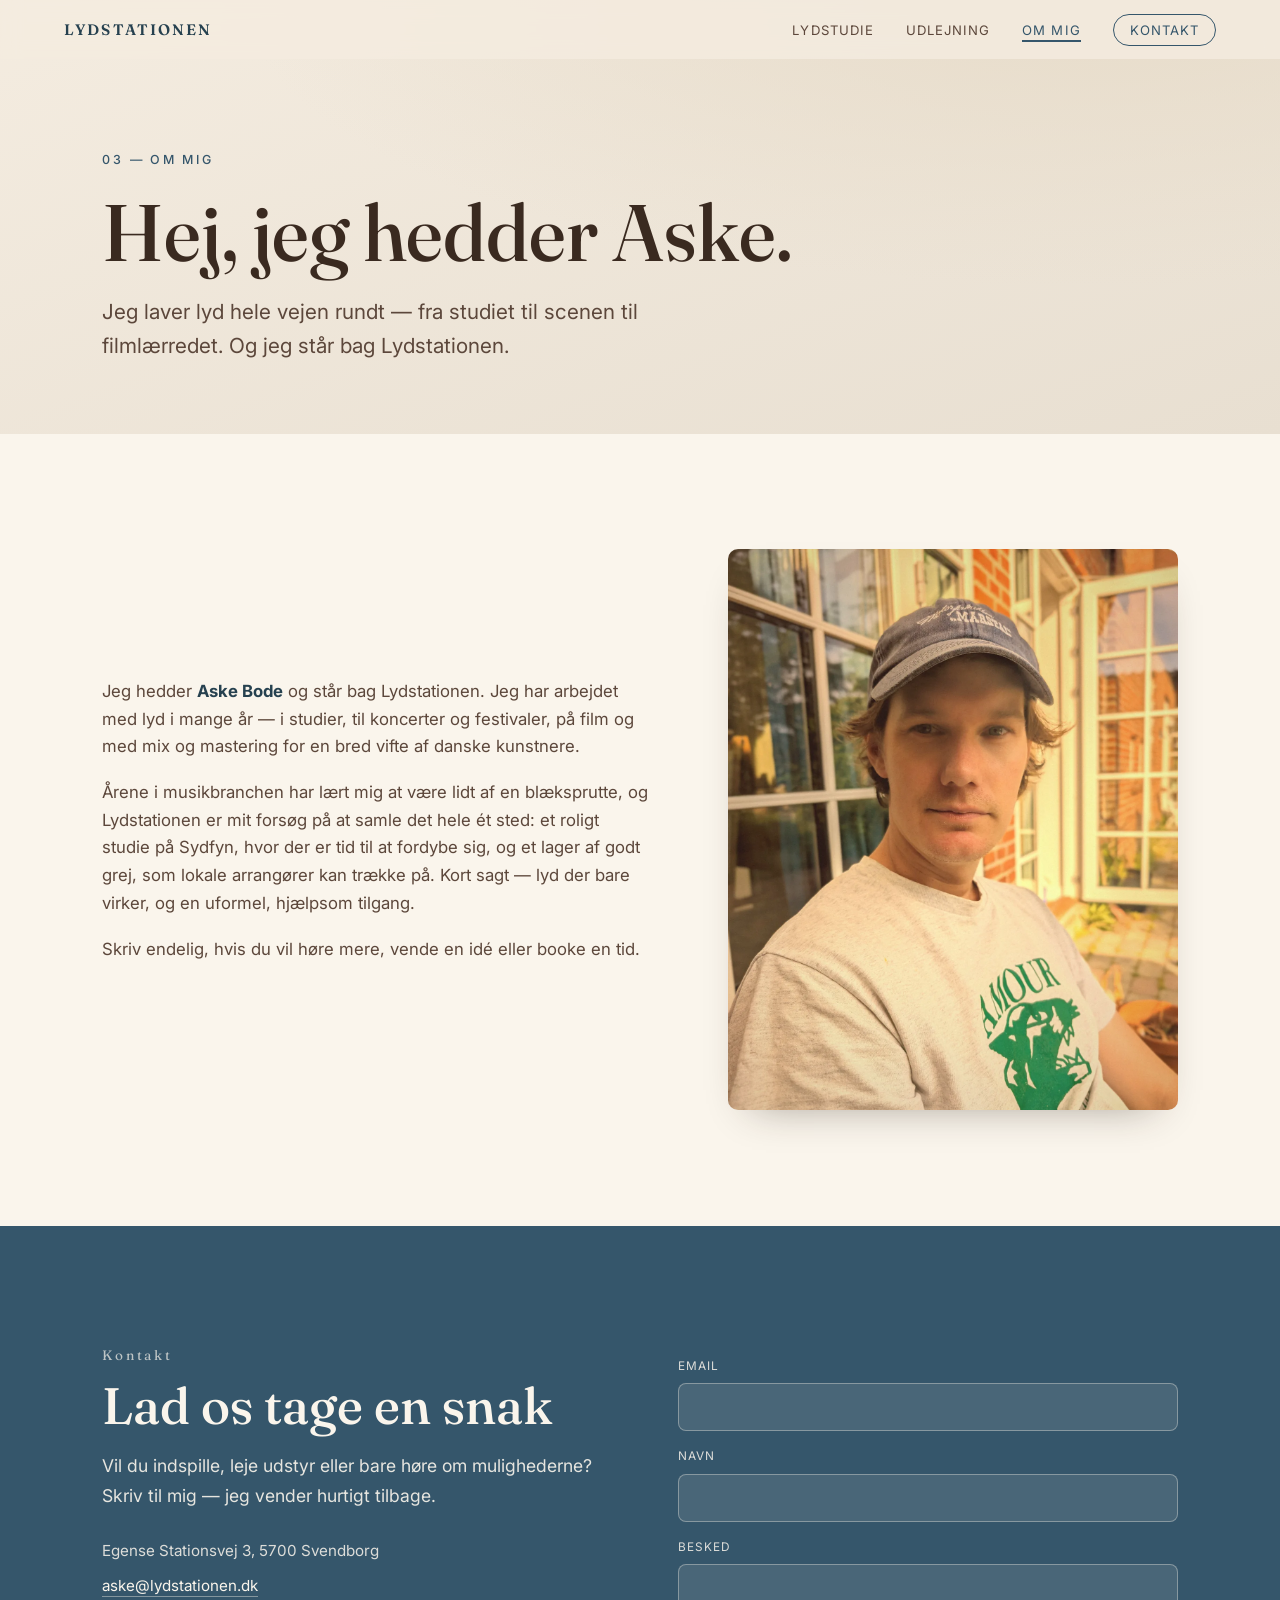
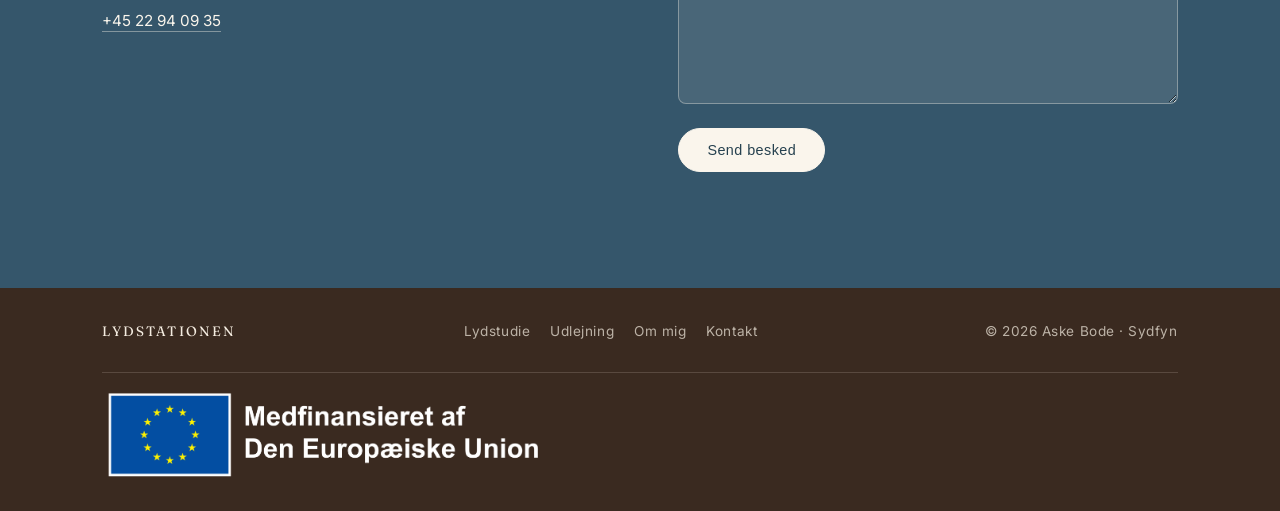
==== commit e3ace047: "Trim bynavne i zonelisten og cache-bust stylesheets To ting bag den sammenklemte visning på mobil:  " ====
--- a/om.html
+++ b/om.html
@@ -12,7 +12,7 @@
     <link
         href="https://fonts.googleapis.com/css2?family=Fraunces:ital,opsz,wght@0,9..144,400;0,9..144,500;0,9..144,600;1,9..144,400&family=Inter:wght@300;400;500;600&display=swap"
         rel="stylesheet">
-    <link rel="stylesheet" type="text/css" href="style.css">
+    <link rel="stylesheet" type="text/css" href="style.css?v=2">
     <link rel="icon" href="favicon.svg" type="image/svg+xml">
     <link rel="canonical" href="https://lydstationen.dk/om.html">
     <meta property="og:type" content="website">
@@ -52,7 +52,31 @@
       "image": "https://lydstationen.dk/images/og-image.jpg"
     }
     </script>
-    <script src="analytics.js"></script>
+    <!-- Google tag (gtag.js) -->
+    <script async src="https://www.googletagmanager.com/gtag/js?id=AW-17942137784"></script>
+    <script>
+        window.dataLayer = window.dataLayer || [];
+        function gtag() { dataLayer.push(arguments); }
+
+        // Consent Mode v2 — skal sendes før 'js'/'config'.
+        gtag('consent', 'default', {
+            ad_storage: 'granted',
+            ad_user_data: 'granted',
+            ad_personalization: 'granted',
+            analytics_storage: 'granted'
+        });
+
+        gtag('js', new Date());
+        gtag('config', 'AW-17942137784'); // Google Ads — AKTIVT
+
+        // Google Analytics 4 (G-LFBWEKEN19) måles GENNEM tagget ovenfor:
+        // GA4-streamen bruger det eksisterende Google-tag fra Ads, og
+        // G-ID'et er tilføjet som destination hos Google. Derfor har
+        // G-ID'et ingen egen tag-container (gtag/js?id=G-… giver 404),
+        // og der skal IKKE tilføjes gtag('config', 'G-LFBWEKEN19') her
+        // — det ville tælle sidevisninger dobbelt.
+    </script>
+    <script src="events.js" defer></script>
 </head>
 
 <body>
--- a/style.css
+++ b/style.css
@@ -6,10 +6,12 @@
     --cream: #f4ece0;
     --cream-2: #efe4d4;
     --paper: #faf5ec;
-    --terracotta: #b85c38;
-    --terracotta-dark: #9c4a2c;
-    --clay: #c8674a;
-    --mustard: #d99a4e;
+    /* Neve-inspireret: blågrå frontplade + den røde gain-knap */
+    --slate: #35566b;
+    --slate-dark: #26414f;
+    --slate-light: #4a7089;
+    --neve-red: #b4382c;
+    --neve-red-dark: #932c22;
     --brown: #3a2a20;
     --brown-soft: #5c473b;
     --ink: #2c1e16;
@@ -52,6 +54,10 @@
 img {
     display: block;
     max-width: 100%;
+    /* height:auto er nødvendig, når <img> har width/height-attributter:
+       ellers vinder attributtens højde over aspect-ratio, og billedet
+       bliver højt og smalt på mobil. */
+    height: auto;
 }
 
 /* ---------------- Navigation ---------------- */
@@ -81,7 +87,7 @@
     font-weight: 600;
     letter-spacing: 0.14em;
     font-size: 0.95rem;
-    color: var(--terracotta-dark);
+    color: var(--slate-dark);
 }
 
 nav ul {
@@ -103,28 +109,28 @@
 
 nav ul a:hover,
 nav ul a.active {
-    color: var(--terracotta);
+    color: var(--slate);
 }
 
 nav ul a.active {
-    border-bottom: 2px solid var(--terracotta);
+    border-bottom: 2px solid var(--slate);
     padding-bottom: 2px;
 }
 
 .nav-cta {
-    border: 1px solid var(--terracotta);
+    border: 1px solid var(--slate);
     border-radius: 999px;
     padding: 7px 16px;
-    color: var(--terracotta) !important;
+    color: var(--slate) !important;
 }
 
 .nav-cta:hover {
-    background: var(--terracotta);
+    background: var(--slate);
     color: var(--paper) !important;
 }
 
 .nav-cta.active {
-    border-bottom: 1px solid var(--terracotta);
+    border-bottom: 1px solid var(--slate);
     padding-bottom: 7px;
 }
 
@@ -162,13 +168,13 @@
 }
 
 .btn-solid {
-    background: var(--terracotta);
-    color: var(--paper);
-    border: 1px solid var(--terracotta);
+    background: var(--slate);
+    color: var(--paper);
+    border: 1px solid var(--slate);
 }
 
 .btn-solid:hover {
-    background: var(--terracotta-dark);
+    background: var(--slate-dark);
 }
 
 .btn-ghost {
@@ -188,7 +194,7 @@
     letter-spacing: 0.22em;
     font-size: 0.78rem;
     font-weight: 500;
-    color: var(--terracotta);
+    color: var(--slate);
     margin: 0 0 18px;
 }
 
@@ -203,8 +209,8 @@
     padding: 130px clamp(24px, 7vw, 110px) 60px;
     position: relative;
     background:
-        radial-gradient(120% 90% at 80% 0%, #e8d2bb 0%, transparent 55%),
-        linear-gradient(160deg, var(--cream) 0%, #ecdcc8 100%);
+        radial-gradient(120% 90% at 80% 0%, #e7dcca 0%, transparent 55%),
+        linear-gradient(160deg, var(--cream) 0%, #e8dfd1 100%);
     overflow: hidden;
 }
 
@@ -212,7 +218,7 @@
     content: "";
     position: absolute;
     inset: 0;
-    background-image: radial-gradient(rgba(184, 92, 56, 0.06) 1px, transparent 1px);
+    background-image: radial-gradient(rgba(53, 86, 107, 0.07) 1px, transparent 1px);
     background-size: 4px 4px;
     pointer-events: none;
 }
@@ -324,8 +330,8 @@
 }
 
 .portal-extra a {
-    color: var(--terracotta-dark);
-    border-bottom: 1px solid var(--terracotta);
+    color: var(--slate-dark);
+    border-bottom: 1px solid var(--slate);
     padding-bottom: 1px;
 }
 
@@ -335,8 +341,8 @@
 .page-hero {
     padding: 150px clamp(24px, 8vw, 120px) 70px;
     background:
-        radial-gradient(120% 120% at 85% 0%, #e8d2bb 0%, transparent 55%),
-        linear-gradient(160deg, var(--cream) 0%, #ecdcc8 100%);
+        radial-gradient(120% 120% at 85% 0%, #e7dcca 0%, transparent 55%),
+        linear-gradient(160deg, var(--cream) 0%, #e8dfd1 100%);
 }
 
 .page-hero-inner {
@@ -389,7 +395,7 @@
     font-family: 'Fraunces', serif;
     font-size: 0.85rem;
     letter-spacing: 0.2em;
-    color: var(--terracotta);
+    color: var(--slate);
     margin-bottom: 12px;
 }
 
@@ -457,7 +463,7 @@
 
 .card h3 {
     font-size: 1.5rem;
-    color: var(--terracotta);
+    color: var(--slate);
     margin-bottom: 12px;
 }
 
@@ -490,7 +496,7 @@
     text-transform: uppercase;
     letter-spacing: 0.1em;
     font-size: 0.78rem;
-    color: var(--terracotta);
+    color: var(--slate);
     margin: 0 0 12px;
 }
 
@@ -538,8 +544,8 @@
 }
 
 input[type="checkbox"]:checked+label {
-    background: var(--terracotta);
-    border-color: var(--terracotta);
+    background: var(--slate);
+    border-color: var(--slate);
     color: var(--paper);
 }
 
@@ -576,19 +582,19 @@
 :root {
     --fc-border-color: var(--line);
     --fc-daygrid-event-dot-width: 6px;
-    --fc-today-bg-color: #f0e0cd;
+    --fc-today-bg-color: #dde5ea;
 }
 
 .fc .fc-button-primary {
-    background-color: var(--terracotta);
-    border-color: var(--terracotta);
+    background-color: var(--slate);
+    border-color: var(--slate);
     text-transform: capitalize;
 }
 
 .fc .fc-button-primary:hover,
 .fc .fc-button-primary:disabled {
-    background-color: var(--terracotta-dark);
-    border-color: var(--terracotta-dark);
+    background-color: var(--slate-dark);
+    border-color: var(--slate-dark);
 }
 
 .fc-toolbar-title {
@@ -624,7 +630,7 @@
 
 .rental-card h3 {
     font-size: 1.6rem;
-    color: var(--terracotta);
+    color: var(--slate);
     margin-bottom: 18px;
 }
 
@@ -670,7 +676,7 @@
 }
 
 .om-text strong {
-    color: var(--terracotta-dark);
+    color: var(--slate-dark);
 }
 
 .om-media {
@@ -695,7 +701,7 @@
    KONTAKT (delt på alle sider)
    ============================================================ */
 .section--kontakt {
-    background: var(--terracotta);
+    background: var(--slate);
     color: var(--paper);
 }
 
@@ -733,6 +739,7 @@
 }
 
 .section--kontakt input,
+.section--kontakt select,
 .section--kontakt textarea {
     background: rgba(250, 245, 236, 0.1);
     border: 1px solid rgba(250, 245, 236, 0.35);
@@ -741,15 +748,54 @@
     color: var(--paper);
     font-family: inherit;
     font-size: 1rem;
+    width: 100%;
 }
 
 .section--kontakt input:focus,
+.section--kontakt select:focus,
 .section--kontakt textarea:focus {
     outline: none;
     border-color: var(--paper);
     background: rgba(250, 245, 236, 0.16);
 }
 
+/* Pakke-dropdown: egen pil, så den ser ud som resten af felterne */
+.section--kontakt select {
+    appearance: none;
+    -webkit-appearance: none;
+    background-image: url("data:image/svg+xml,%3Csvg xmlns='http://www.w3.org/2000/svg' viewBox='0 0 12 8'%3E%3Cpath fill='%23faf5ec' d='M1 1l5 5 5-5'/%3E%3C/svg%3E");
+    background-repeat: no-repeat;
+    background-position: right 14px center;
+    background-size: 12px 8px;
+    padding-right: 38px;
+    cursor: pointer;
+}
+
+/* Selve listen tegnes af styresystemet — mørk tekst, så den er læsbar */
+.section--kontakt select option {
+    color: var(--ink);
+    background: var(--paper);
+}
+
+/* To felter side om side (falder til én kolonne på mobil) */
+.form-row {
+    display: grid;
+    grid-template-columns: 1fr 1fr;
+    gap: 0 18px;
+}
+
+.form-field {
+    display: flex;
+    flex-direction: column;
+    min-width: 0;
+}
+
+@media (max-width: 620px) {
+    .form-row {
+        grid-template-columns: 1fr;
+    }
+}
+
 .section--kontakt textarea {
     min-height: 140px;
     resize: vertical;
@@ -759,7 +805,7 @@
     margin-top: 24px;
     align-self: flex-start;
     background: var(--paper);
-    color: var(--terracotta-dark);
+    color: var(--slate-dark);
     border: 1px solid var(--paper);
 }
 
@@ -856,7 +902,7 @@
 .step-num {
     font-family: 'Fraunces', serif;
     font-size: 2rem;
-    color: var(--terracotta);
+    color: var(--slate);
     line-height: 1;
     flex-shrink: 0;
 }
@@ -897,8 +943,8 @@
 }
 
 .pakke-card--featured {
-    border-color: var(--terracotta);
-    box-shadow: 0 0 0 2px var(--terracotta);
+    border-color: var(--slate);
+    box-shadow: 0 0 0 2px var(--slate);
 }
 
 .pakke-head {
@@ -908,7 +954,7 @@
 }
 
 .pakke-card--featured .pakke-head {
-    background: var(--terracotta);
+    background: var(--slate);
     color: var(--paper);
     border-bottom-color: transparent;
 }
@@ -917,7 +963,7 @@
     text-transform: uppercase;
     letter-spacing: 0.12em;
     font-size: 0.74rem;
-    color: var(--terracotta);
+    color: var(--slate);
     display: block;
     margin-bottom: 8px;
 }
@@ -944,7 +990,7 @@
 .pakke-price {
     font-family: 'Fraunces', serif;
     font-size: 2.2rem;
-    color: var(--terracotta-dark);
+    color: var(--slate-dark);
     line-height: 1.1;
 }
 
@@ -958,6 +1004,11 @@
     font-weight: 400;
     color: var(--brown-soft);
     display: block;
+}
+
+/* Weekend-linjen under prisen — lidt luft, så de to småt-linjer ikke løber sammen */
+.pakke-price span+span {
+    margin-top: 6px;
 }
 
 .pakke-card--featured .pakke-price span {
@@ -974,7 +1025,7 @@
     text-transform: uppercase;
     letter-spacing: 0.1em;
     font-size: 0.74rem;
-    color: var(--terracotta);
+    color: var(--slate);
     margin: 16px 0 10px;
 }
 
@@ -1030,7 +1081,7 @@
 
 .tilvalg-list li::before {
     content: "—";
-    color: var(--terracotta);
+    color: var(--slate);
     flex-shrink: 0;
 }
 
